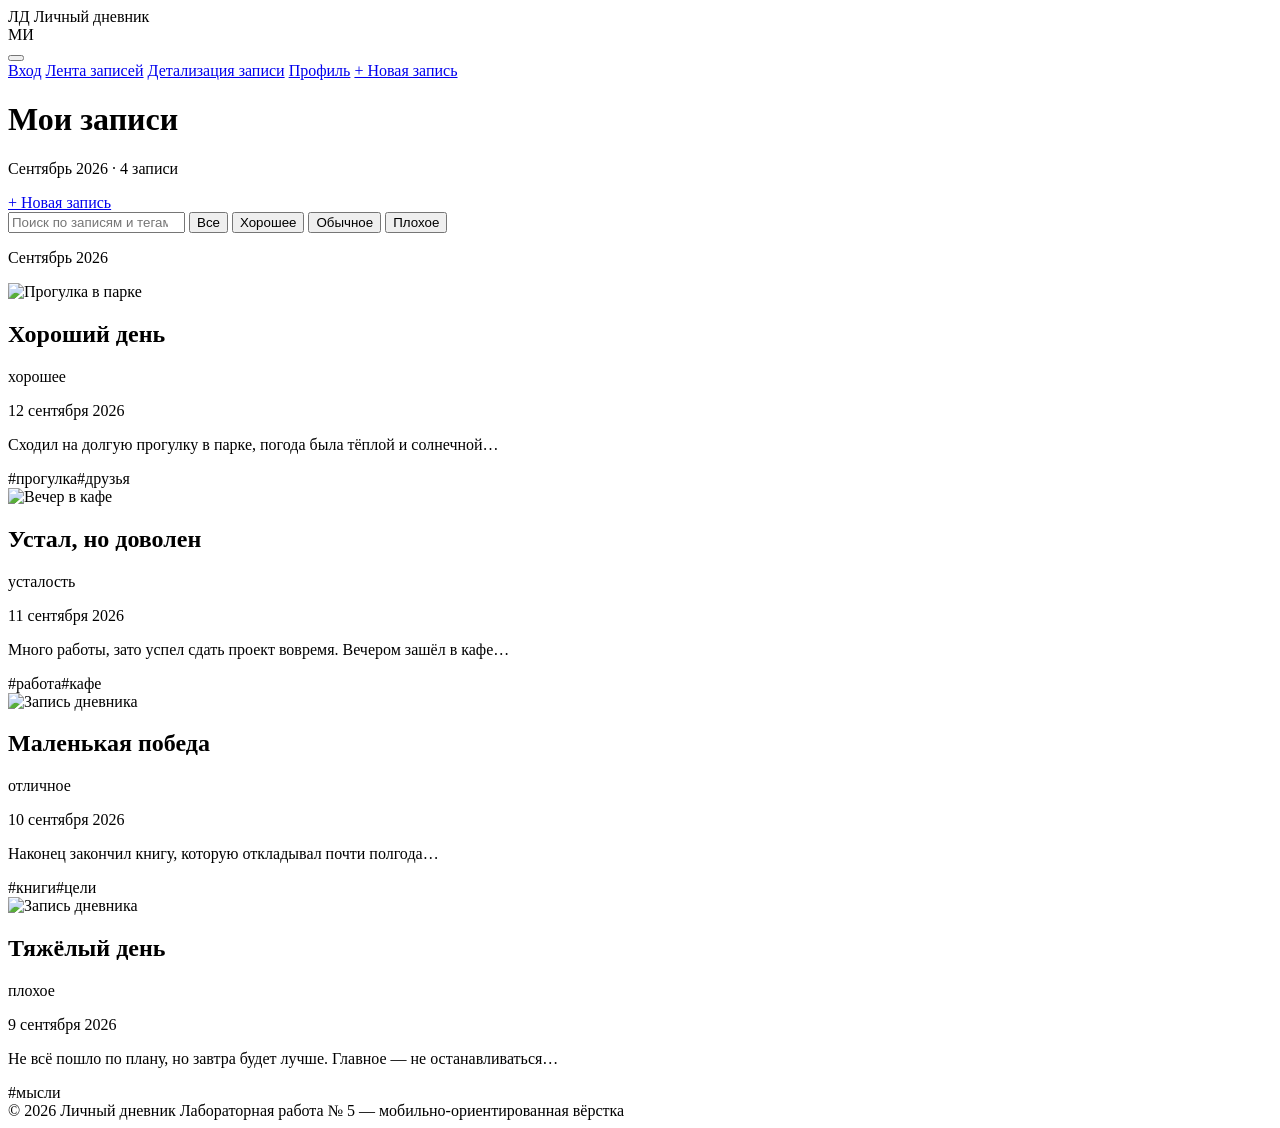
==== entries.html @ 872dae11 "1.1" ====
<!DOCTYPE html>
<html lang="ru">
<head>
<meta charset="UTF-8">
<meta name="viewport" content="width=device-width, initial-scale=1.0, maximum-scale=1.0, user-scalable=no">
<title>Личный дневник — Мои записи</title>
<meta name="description" content="Лента записей личного дневника с фильтром по настроению и поиском.">
<link rel="stylesheet" href="css/normalize.min.css">
<link rel="stylesheet" href="css/style.min.css">
</head>
<body>

<header class="site-header">
  <div class="brand">
    <span class="brand__mark">ЛД</span>
    <span>Личный дневник</span>
  </div>
  <div class="header__right">
    <div class="avatar">МИ</div>
    <button class="burger" type="button" aria-label="Открыть меню" aria-expanded="false">
      <span></span><span></span><span></span>
    </button>
  </div>
</header>

<div class="layout">

  <nav class="nav" aria-label="Основная навигация">
    <a href="index.html">Вход</a>
    <a href="entries.html" class="active">Лента записей</a>
    <a href="entry.html">Детализация записи</a>
    <a href="profile.html">Профиль</a>
    <a href="entries.html" class="nav__cta">+ Новая запись</a>
  </nav>

  <main class="content">

    <div class="page-head">
      <div>
        <h1>Мои записи</h1>
        <p>Сентябрь 2026 · 4 записи</p>
      </div>
      <a href="entry.html" class="btn btn--primary btn--auto-tablet">+ Новая запись</a>
    </div>

    <section class="filters" aria-label="Фильтры записей">
      <input type="search" placeholder="Поиск по записям и тегам" aria-label="Поиск">
      <button class="chip active" data-mood="all">Все</button>
      <button class="chip" data-mood="good">Хорошее</button>
      <button class="chip" data-mood="tired">Обычное</button>
      <button class="chip" data-mood="bad">Плохое</button>
    </section>

    <p class="month-label">Сентябрь 2026</p>

    <section class="feed" aria-label="Список записей">

      <article class="entry-card" data-mood="good">
        <div class="entry-card__media">
          <img src="assets/img/entry-park.png" alt="Прогулка в парке">
        </div>
        <div class="entry-card__body">
          <div class="entry-card__head">
            <h2 class="entry-card__title">Хороший день</h2>
            <span class="mood"><span class="dot dot--good"></span>хорошее</span>
          </div>
          <p class="entry-card__date">12 сентября 2026</p>
          <p class="entry-card__text">Сходил на долгую прогулку в парке, погода была тёплой и солнечной…</p>
          <div class="tags"><span class="tag">#прогулка</span><span class="tag">#друзья</span></div>
        </div>
      </article>

      <article class="entry-card" data-mood="tired">
        <div class="entry-card__media">
          <img src="assets/img/entry-cafe.png" alt="Вечер в кафе">
        </div>
        <div class="entry-card__body">
          <div class="entry-card__head">
            <h2 class="entry-card__title">Устал, но доволен</h2>
            <span class="mood"><span class="dot dot--tired"></span>усталость</span>
          </div>
          <p class="entry-card__date">11 сентября 2026</p>
          <p class="entry-card__text">Много работы, зато успел сдать проект вовремя. Вечером зашёл в кафе…</p>
          <div class="tags"><span class="tag">#работа</span><span class="tag">#кафе</span></div>
        </div>
      </article>

      <article class="entry-card" data-mood="good">
        <div class="entry-card__media">
          <img src="assets/img/entry-note.png" alt="Запись дневника">
        </div>
        <div class="entry-card__body">
          <div class="entry-card__head">
            <h2 class="entry-card__title">Маленькая победа</h2>
            <span class="mood"><span class="dot dot--great"></span>отличное</span>
          </div>
          <p class="entry-card__date">10 сентября 2026</p>
          <p class="entry-card__text">Наконец закончил книгу, которую откладывал почти полгода…</p>
          <div class="tags"><span class="tag">#книги</span><span class="tag">#цели</span></div>
        </div>
      </article>

      <article class="entry-card" data-mood="bad">
        <div class="entry-card__media">
          <img src="assets/img/entry-note.png" alt="Запись дневника">
        </div>
        <div class="entry-card__body">
          <div class="entry-card__head">
            <h2 class="entry-card__title">Тяжёлый день</h2>
            <span class="mood"><span class="dot dot--bad"></span>плохое</span>
          </div>
          <p class="entry-card__date">9 сентября 2026</p>
          <p class="entry-card__text">Не всё пошло по плану, но завтра будет лучше. Главное — не останавливаться…</p>
          <div class="tags"><span class="tag">#мысли</span></div>
        </div>
      </article>

    </section>

  </main>
</div>

<footer class="site-footer">
  <span>&copy; 2026 Личный дневник</span>
  <span>Лабораторная работа №&nbsp;5 — мобильно-ориентированная вёрстка</span>
</footer>

<script src="js/script.min.js"></script>
</body>
</html>
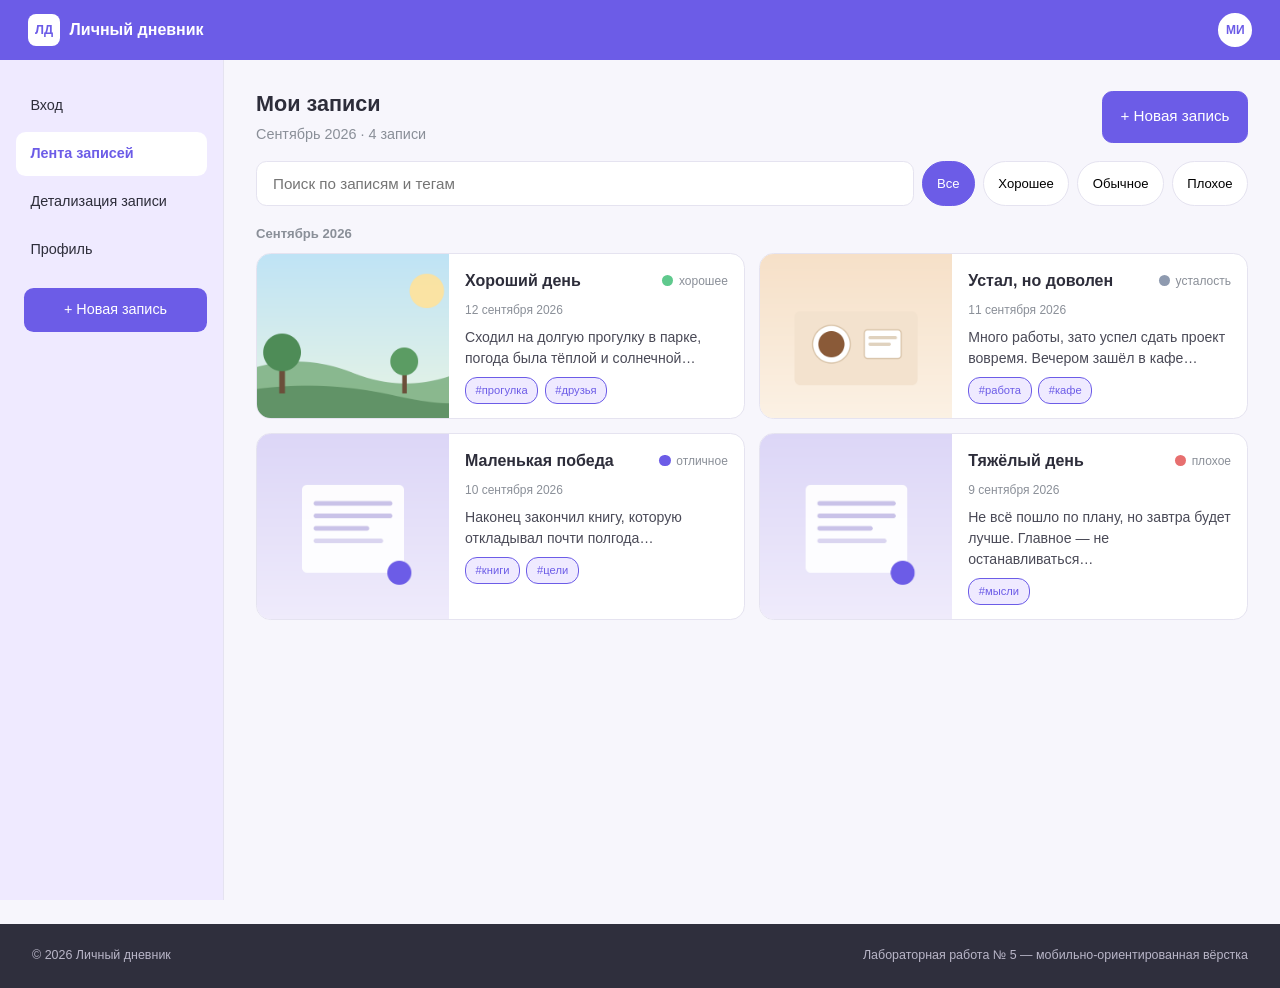
==== commit 19b088f9: "1.3" ====
--- a/entries.html
+++ b/entries.html
@@ -5,8 +5,8 @@
 <meta name="viewport" content="width=device-width, initial-scale=1.0, maximum-scale=1.0, user-scalable=no">
 <title>Личный дневник — Мои записи</title>
 <meta name="description" content="Лента записей личного дневника с фильтром по настроению и поиском.">
-<link rel="stylesheet" href="css/normalize.min.css">
-<link rel="stylesheet" href="css/style.min.css">
+<link rel="stylesheet" href="normalize.min.css">
+<link rel="stylesheet" href="style.min.css">
 </head>
 <body>
 
@@ -57,7 +57,7 @@
 
       <article class="entry-card" data-mood="good">
         <div class="entry-card__media">
-          <img src="assets/img/entry-park.png" alt="Прогулка в парке">
+          <img src="entry-park.png" alt="Прогулка в парке">
         </div>
         <div class="entry-card__body">
           <div class="entry-card__head">
@@ -72,7 +72,7 @@
 
       <article class="entry-card" data-mood="tired">
         <div class="entry-card__media">
-          <img src="assets/img/entry-cafe.png" alt="Вечер в кафе">
+          <img src="entry-cafe.png" alt="Вечер в кафе">
         </div>
         <div class="entry-card__body">
           <div class="entry-card__head">
@@ -87,7 +87,7 @@
 
       <article class="entry-card" data-mood="good">
         <div class="entry-card__media">
-          <img src="assets/img/entry-note.png" alt="Запись дневника">
+          <img src="entry-note.png" alt="Запись дневника">
         </div>
         <div class="entry-card__body">
           <div class="entry-card__head">
@@ -102,7 +102,7 @@
 
       <article class="entry-card" data-mood="bad">
         <div class="entry-card__media">
-          <img src="assets/img/entry-note.png" alt="Запись дневника">
+          <img src="entry-note.png" alt="Запись дневника">
         </div>
         <div class="entry-card__body">
           <div class="entry-card__head">
@@ -125,6 +125,6 @@
   <span>Лабораторная работа №&nbsp;5 — мобильно-ориентированная вёрстка</span>
 </footer>
 
-<script src="js/script.min.js"></script>
+<script src="script.min.js"></script>
 </body>
 </html>
--- a/style.min.css
+++ b/style.min.css
@@ -0,0 +1 @@
+:root{--purple:#6C5CE7;--purple-dark:#5847D4;--purple-light:#EFEAFF;--dark:#2D2D3A;--gray:#8A8F98;--border:#E5E3F0;--bg:#F7F6FC;--white:#FFFFFF;--danger:#E76F6F;--radius:0.9rem;--header-h:3.75rem}html{box-sizing:border-box;font-size:100%}*,::after,::before{box-sizing:inherit}body{margin:0;min-height:100vh;font-family:"Segoe UI",Arial,Helvetica,sans-serif;font-size:1rem;line-height:1.5;color:var(--dark);background:var(--bg)}img{max-width:100%;height:auto;display:block}a{color:inherit;text-decoration:none}ul{list-style:none;margin:0;padding:0}button{font-family:inherit}.visually-hidden{position:absolute;width:1px;height:1px;overflow:hidden;clip:rect(0 0 0 0);white-space:nowrap}body.nav-lock{overflow:hidden}.site-header{position:sticky;top:0;z-index:20;display:flex;align-items:center;justify-content:space-between;gap:.75rem;height:var(--header-h);padding:0 1rem;background:var(--purple);color:var(--white)}.brand{display:flex;align-items:center;gap:.6rem;font-weight:700;font-size:1rem}.brand__mark{width:2rem;height:2rem;flex-shrink:0;border-radius:.5rem;background:var(--white);color:var(--purple);display:flex;align-items:center;justify-content:center;font-size:.8rem}.header__right{display:flex;align-items:center;gap:.6rem}.avatar{width:2.1rem;height:2.1rem;flex-shrink:0;border-radius:50%;background:var(--white);color:var(--purple);display:flex;align-items:center;justify-content:center;font-size:.75rem;font-weight:700}.burger{display:flex;flex-direction:column;justify-content:center;gap:.3rem;width:2.4rem;height:2.2rem;padding:0;border:none;border-radius:.5rem;background:rgba(255,255,255,.16);cursor:pointer}.burger span{display:block;width:1.2rem;height:.15rem;margin:0 auto;background:var(--white);border-radius:.1rem}.nav{position:fixed;inset:var(--header-h) 0 0 0;z-index:15;display:flex;flex-direction:column;gap:.25rem;padding:1rem;background:var(--white);transform:translateX(-100%);transition:transform .25s ease;overflow-y:auto}.nav--open{transform:translateX(0)}.nav a{padding:.85rem 1rem;border-radius:.6rem;color:var(--dark);font-size:1rem}.nav a.active{background:var(--purple-light);color:var(--purple);font-weight:700}.nav a:hover{background:var(--purple-light)}.nav__cta{margin-top:.5rem;text-align:center;background:var(--purple)!important;color:var(--white)!important}.layout{display:flex;flex-direction:column;width:100%}.content{flex:1;width:100%;padding:1rem}.page-head{display:flex;flex-direction:column;gap:.75rem;margin-bottom:1rem}.page-head h1{margin:0;font-size:1.35rem}.page-head p{margin:.2rem 0 0;color:var(--gray);font-size:.9rem}.btn{display:inline-flex;align-items:center;justify-content:center;gap:.4rem;width:100%;padding:.85rem 1.1rem;border:.0625rem solid var(--border);border-radius:.65rem;background:var(--white);color:var(--dark);font-size:.95rem;cursor:pointer}.btn--primary{background:var(--purple);border-color:var(--purple);color:var(--white)}.btn--primary:hover{background:var(--purple-dark)}.btn--ghost{background:0 0}.btn--auto{width:auto}.auth{display:flex;flex-direction:column;min-height:calc(100vh - var(--header-h))}.auth__hero{flex:0 0 auto;height:40vh;background:linear-gradient(180deg,var(--purple),var(--purple-dark));display:flex;align-items:center;justify-content:center;overflow:hidden}.auth__hero img{height:100%;width:100%;object-fit:cover}.auth__body{flex:1;display:flex;flex-direction:column;gap:1rem;padding:1.5rem 1.25rem 2rem}.auth__body h1{margin:0;font-size:1.4rem;text-align:center}.auth__body p.lead{margin:0;text-align:center;color:var(--gray);font-size:.9rem}.field{display:flex;flex-direction:column;gap:.35rem}.field label{font-size:.85rem;color:var(--gray)}.field input{padding:.85rem 1rem;border:.0625rem solid var(--border);border-radius:.65rem;font-size:1rem;font-family:inherit;width:100%}.field input:focus{outline:.125rem solid var(--purple);outline-offset:0.05rem}.field small.error{display:none;color:var(--danger);font-size:.8rem}.field.has-error input{border-color:var(--danger)}.field.has-error small.error{display:block}.form-foot{display:flex;align-items:center;justify-content:space-between;font-size:.85rem}.form-foot a{color:var(--purple)}.divider{display:flex;align-items:center;gap:.6rem;color:var(--gray);font-size:.8rem}.divider::after,.divider::before{content:"";flex:1;height:.0625rem;background:var(--border)}.social-row{display:flex;gap:.6rem}.social-row .btn{flex:1}.form-msg{display:none;padding:.7rem .9rem;border-radius:.6rem;background:var(--purple-light);color:var(--purple-dark);font-size:.85rem;text-align:center}.form-msg.show{display:block}.filters{display:flex;flex-wrap:wrap;gap:.5rem;margin-bottom:1rem}.filters input[type=search]{flex:1 1 100%;padding:.8rem 1rem;border:.0625rem solid var(--border);border-radius:.65rem;font-size:.95rem;font-family:inherit}.chip{padding:.5rem .9rem;border:.0625rem solid var(--border);border-radius:1.4rem;background:var(--white);font-size:.82rem;cursor:pointer}.chip.active{background:var(--purple);border-color:var(--purple);color:var(--white)}.month-label{margin:1.1rem 0 .6rem;font-size:.82rem;color:var(--gray);font-weight:700}.feed{display:flex;flex-direction:column;gap:.9rem}.entry-card{display:flex;flex-direction:column;background:var(--white);border:.0625rem solid var(--border);border-radius:var(--radius);overflow:hidden}.entry-card__media{flex:0 0 auto;height:10rem}.entry-card__media img{width:100%;height:100%;object-fit:cover}.entry-card__body{flex:1;display:flex;flex-direction:column;gap:.5rem;padding:.9rem 1rem}.entry-card__head{display:flex;align-items:center;justify-content:space-between;gap:.6rem}.entry-card__title{margin:0;font-size:1rem}.mood{display:flex;align-items:center;gap:.35rem;flex-shrink:0;font-size:.75rem;color:var(--gray);white-space:nowrap}.dot{width:.7rem;height:.7rem;border-radius:50%;flex-shrink:0}.dot--good{background:#5fc98d}.dot--tired{background:#8e9aaf}.dot--great{background:var(--purple)}.dot--bad{background:var(--danger)}.entry-card__date{margin:0;font-size:.75rem;color:var(--gray)}.entry-card__text{margin:0;font-size:.88rem;color:#4a4a57}.tags{display:flex;flex-wrap:wrap;gap:.4rem}.tag{padding:.25rem .6rem;border:.0625rem solid var(--purple);border-radius:.75rem;background:var(--purple-light);color:var(--purple);font-size:.7rem}.crumbs{display:flex;align-items:center;gap:.5rem;margin-bottom:.75rem;font-size:.8rem;color:var(--gray)}.crumbs a{color:var(--purple)}.entry-view{display:flex;flex-direction:column;gap:1.1rem}.entry-view__media{border-radius:var(--radius);overflow:hidden;background:var(--purple-light)}.entry-view__media img{width:100%;height:13rem;object-fit:cover}.entry-view h1{margin:0;font-size:1.4rem}.meta{display:flex;flex-wrap:wrap;align-items:center;gap:.4rem .9rem;font-size:.8rem;color:var(--gray)}.meta__mood{display:flex;align-items:center;gap:.35rem}.entry-text p{margin:0 0 .75rem;font-size:.95rem;line-height:1.75}.actions{display:flex;flex-direction:column;gap:.5rem;padding-top:1rem;border-top:.0625rem solid var(--border)}.aside{display:flex;flex-direction:column;gap:.9rem}.card{background:var(--white);border:.0625rem solid var(--border);border-radius:var(--radius);padding:1rem}.card h3{margin:0 0 .75rem;font-size:.9rem}.chart{display:flex;align-items:flex-end;justify-content:space-between;gap:.4rem;height:6.8rem}.bar{flex:1;background:var(--purple);border-radius:.25rem .25rem 0 0;min-width:.6rem}.chart__labels{display:flex;justify-content:space-between;gap:.4rem;margin-top:.4rem;font-size:.68rem;color:var(--gray)}.chart__labels span{flex:1;text-align:center}.stats{display:flex;flex-wrap:wrap;gap:.6rem}.stat{flex:1 1 5.5rem;display:flex;flex-direction:column;gap:.1rem;padding:.65rem;border-radius:.6rem;background:var(--purple-light)}.stat b{font-size:1.1rem;color:var(--purple)}.stat span{font-size:.68rem;color:var(--gray)}.profile-head{display:flex;flex-direction:column;align-items:center;gap:.5rem;text-align:center;padding:1.5rem 1rem;margin:-1rem -1rem 1rem;background:linear-gradient(180deg,var(--purple),var(--purple-dark));color:var(--white)}.profile-head .avatar{width:4.5rem;height:4.5rem;font-size:1.3rem;border:.15rem solid rgba(255,255,255,.5)}.profile-head h1{margin:.4rem 0 0;font-size:1.2rem}.profile-head p{margin:0;font-size:.8rem;opacity:.85}.settings-list{display:flex;flex-direction:column;gap:.55rem}.settings-item{display:flex;align-items:center;justify-content:space-between;gap:.6rem;padding:.9rem 1rem;background:var(--white);border:.0625rem solid var(--border);border-radius:.7rem;font-size:.9rem}.settings-item span.chev{color:var(--gray)}.site-footer{display:flex;flex-direction:column;align-items:center;gap:.4rem;padding:1.4rem 1rem;margin-top:1.5rem;background:#2f2f3d;color:#b9b6c8;font-size:.78rem;text-align:center}@media (min-width:48em){.burger{display:none}.nav{position:static;inset:auto;flex-direction:row;align-items:center;gap:.25rem;padding:.6rem 1.75rem;transform:none;background:var(--purple-dark);overflow:visible}.nav a{padding:.6rem .9rem;color:var(--white);font-size:.9rem}.nav a.active{background:rgba(255,255,255,.18);color:var(--white)}.nav a:hover{background:rgba(255,255,255,.12)}.nav__cta{background:var(--white)!important;color:var(--purple)!important;margin-top:0;margin-left:.5rem}.site-header{padding:0 1.75rem}.content{padding:1.5rem 1.75rem}.page-head{flex-direction:row;align-items:center;justify-content:space-between}.btn--auto-tablet{width:auto}.filters input[type=search]{flex:1 1 16rem}.entry-card{flex-direction:row}.entry-card__media{flex:0 0 12rem;height:auto}.entry-view__media img{height:19rem}.actions{flex-direction:row;justify-content:flex-start}.actions .btn{width:auto;padding-left:1.4rem;padding-right:1.4rem}.auth{flex-direction:row}.auth__hero{flex:1 1 45%;height:auto}.auth__body{flex:1 1 55%;justify-content:center;padding:2.5rem 3rem}.auth__body h1,.auth__body p.lead{text-align:left}.profile-head{margin:-1.5rem -1.75rem 1.5rem;padding:2rem 1.75rem}}@media (min-width:64em){.layout{flex-direction:row;max-width:80rem;margin:0 auto;align-items:flex-start}.nav{position:sticky;top:var(--header-h);flex:0 0 14rem;flex-direction:column;align-items:stretch;gap:.25rem;padding:1.5rem 1rem;background:var(--purple-light);min-height:calc(100vh - var(--header-h));border-right:.0625rem solid var(--border)}.nav a{color:var(--dark);padding:.7rem .9rem}.nav a.active{background:var(--white);color:var(--purple)}.nav a:hover{background:rgba(255,255,255,.6)}.nav__cta{background:var(--purple)!important;color:var(--white)!important;margin-top:.75rem}.content{flex:1;padding:1.75rem 2rem}.feed{flex-direction:row;flex-wrap:wrap}.entry-card{flex:1 1 28rem;flex-direction:row}.entry-view{flex-direction:row;align-items:flex-start;gap:1.75rem}.entry-view__media{flex:0 0 38%;position:sticky;top:6rem}.entry-view__media img{height:24rem}.aside{flex-direction:row;flex-wrap:wrap;margin-top:1.75rem}.aside .card{flex:1 1 17rem}.settings-list{max-width:34rem}.site-footer{flex-direction:row;justify-content:space-between;text-align:left;padding:1.4rem 2rem}}
